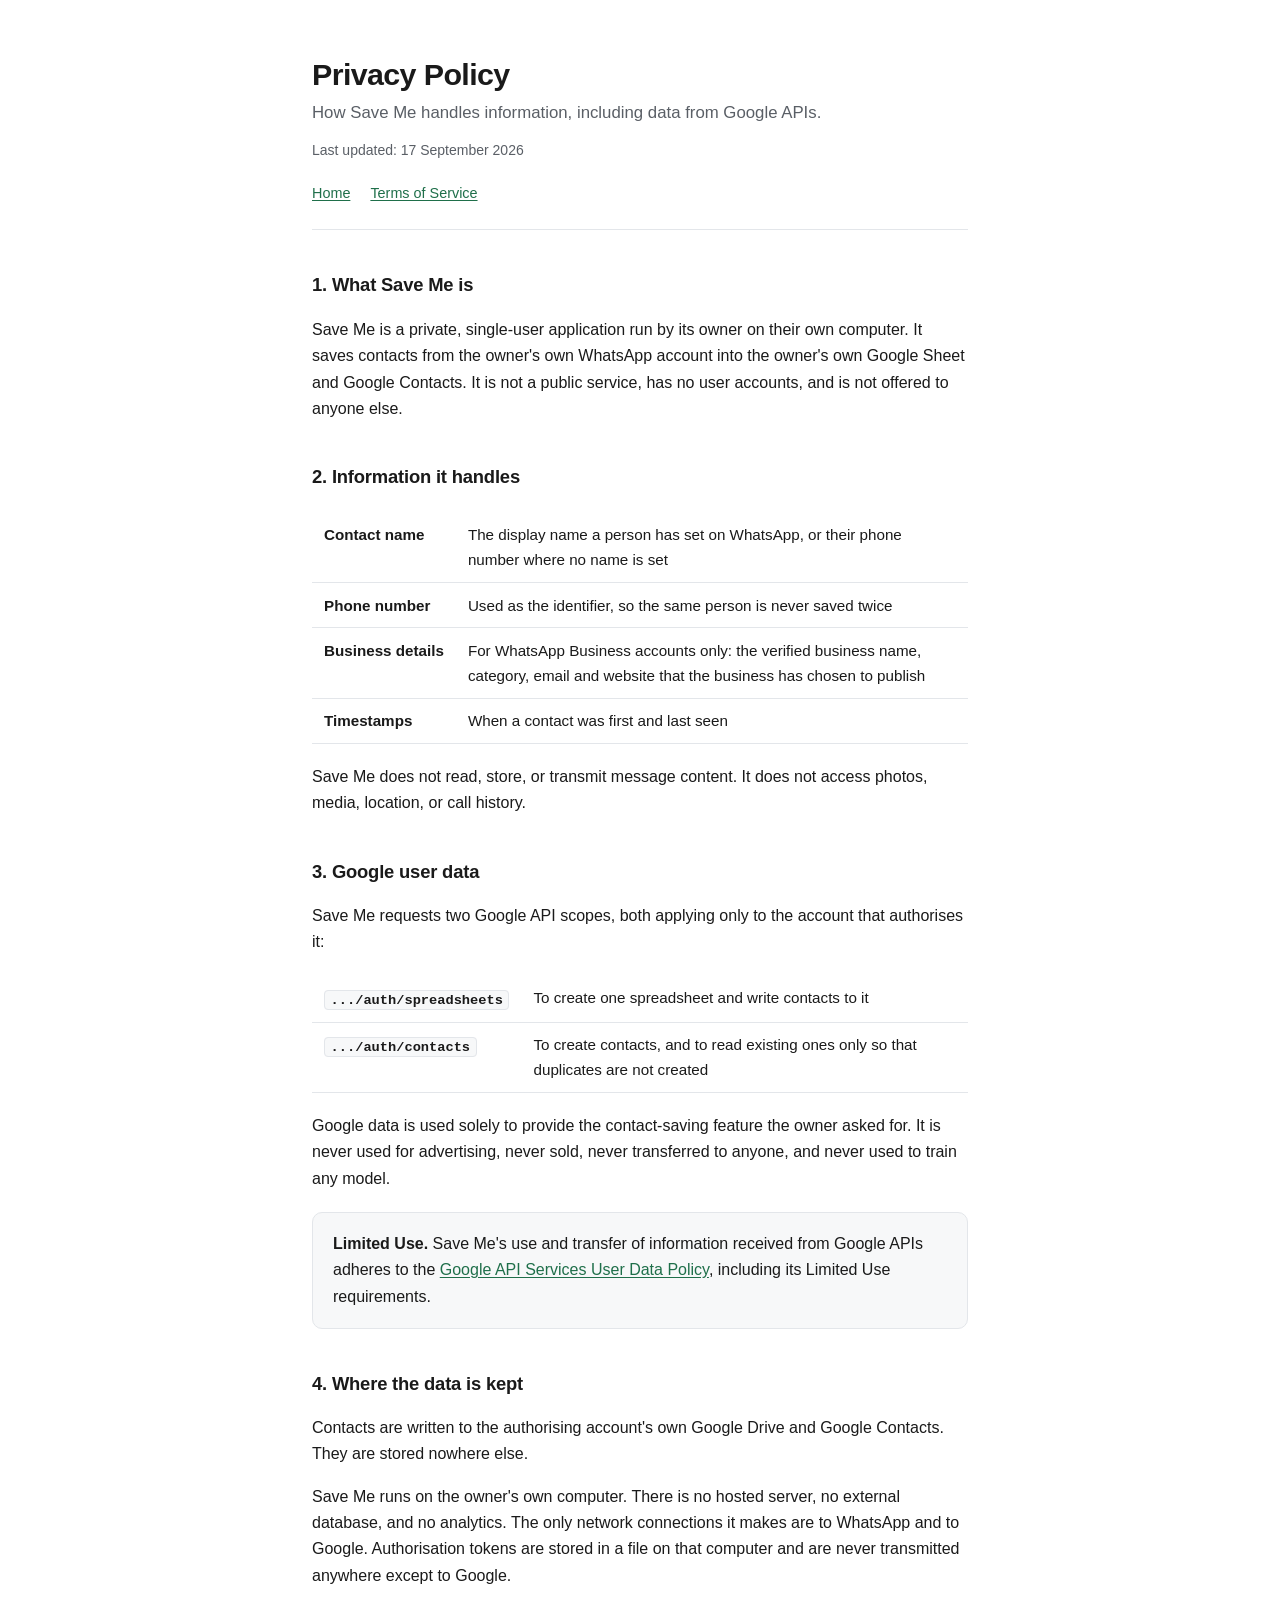
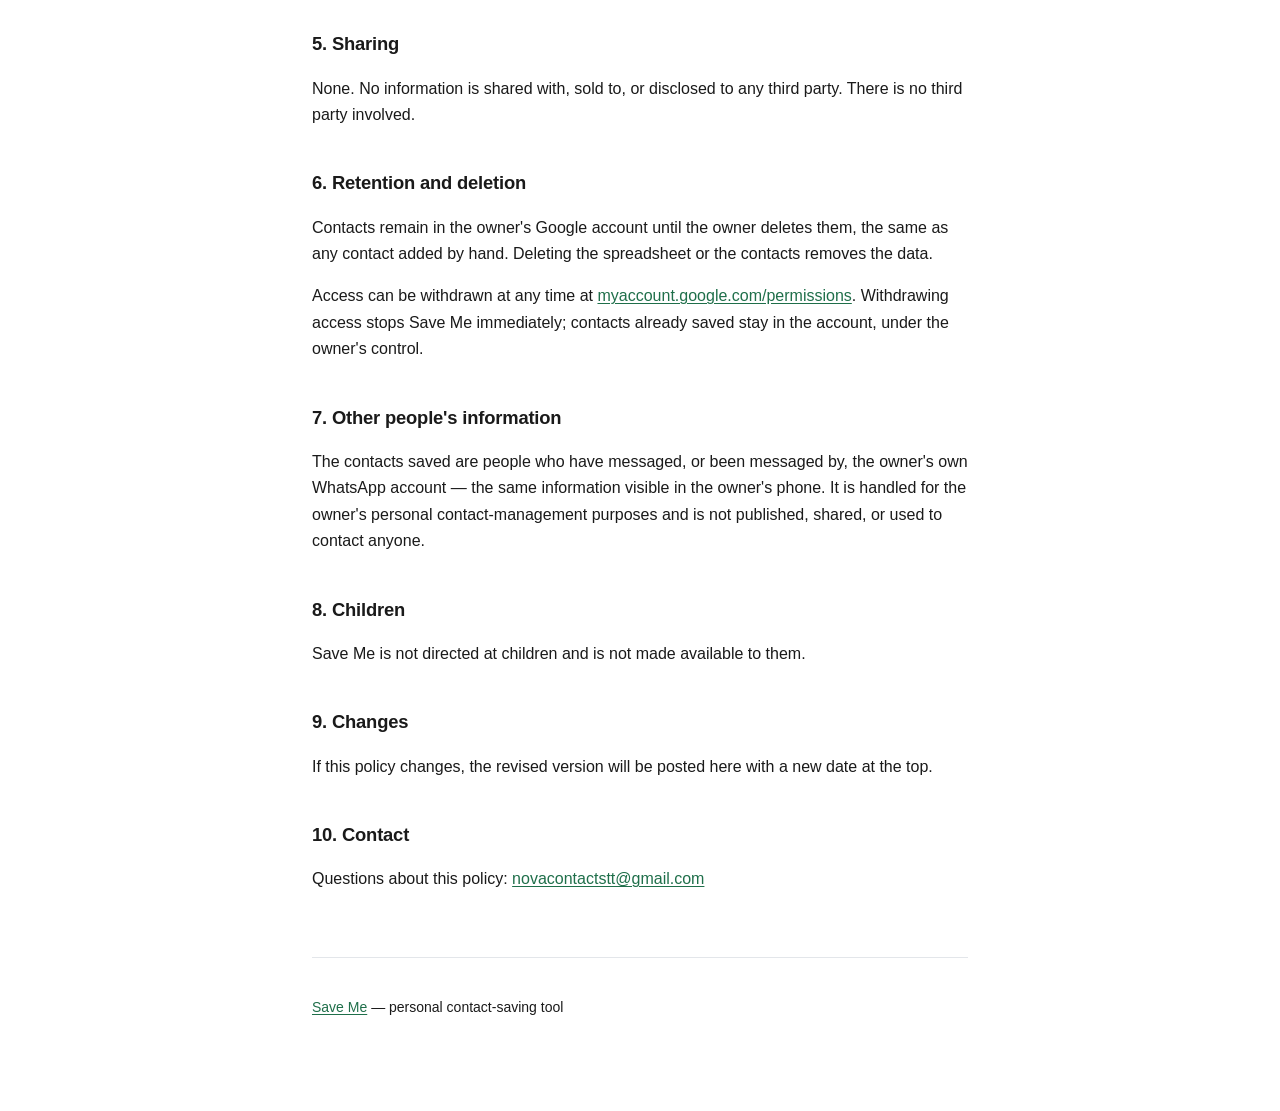
==== privacy.html @ cc0f43d5 "Add files via upload" ====
<!doctype html>
<html lang="en">
<head>
<meta charset="utf-8">
<meta name="viewport" content="width=device-width, initial-scale=1">
<title>Privacy Policy — Save Me</title>
<link rel="stylesheet" href="style.css">
</head>
<body>
<div class="wrap">
  <header>
    <h1>Privacy Policy</h1>
    <p class="lede">How Save Me handles information, including data from Google APIs.</p>
    <p class="updated">Last updated: 17 September 2026</p>
    <nav><a href="index.html">Home</a><a href="terms.html">Terms of Service</a></nav>
  </header>

  <h2>1. What Save Me is</h2>
  <p>Save Me is a private, single-user application run by its owner on their own
  computer. It saves contacts from the owner's own WhatsApp account into the
  owner's own Google Sheet and Google Contacts. It is not a public service, has
  no user accounts, and is not offered to anyone else.</p>

  <h2>2. Information it handles</h2>
  <table>
    <tr><th>Contact name</th><td>The display name a person has set on WhatsApp, or their phone number where no name is set</td></tr>
    <tr><th>Phone number</th><td>Used as the identifier, so the same person is never saved twice</td></tr>
    <tr><th>Business details</th><td>For WhatsApp Business accounts only: the verified business name, category, email and website that the business has chosen to publish</td></tr>
    <tr><th>Timestamps</th><td>When a contact was first and last seen</td></tr>
  </table>
  <p>Save Me does not read, store, or transmit message content. It does not
  access photos, media, location, or call history.</p>

  <h2>3. Google user data</h2>
  <p>Save Me requests two Google API scopes, both applying only to the account
  that authorises it:</p>
  <table>
    <tr><th><code>.../auth/spreadsheets</code></th><td>To create one spreadsheet and write contacts to it</td></tr>
    <tr><th><code>.../auth/contacts</code></th><td>To create contacts, and to read existing ones only so that duplicates are not created</td></tr>
  </table>
  <p>Google data is used solely to provide the contact-saving feature the owner
  asked for. It is never used for advertising, never sold, never transferred to
  anyone, and never used to train any model.</p>

  <div class="card">
    <p><strong>Limited Use.</strong> Save Me's use and transfer of information
    received from Google APIs adheres to the
    <a href="https://developers.google.com/terms/api-services-user-data-policy" rel="noopener">Google API Services User Data Policy</a>,
    including its Limited Use requirements.</p>
  </div>

  <h2>4. Where the data is kept</h2>
  <p>Contacts are written to the authorising account's own Google Drive and
  Google Contacts. They are stored nowhere else.</p>
  <p>Save Me runs on the owner's own computer. There is no hosted server, no
  external database, and no analytics. The only network connections it makes are
  to WhatsApp and to Google. Authorisation tokens are stored in a file on that
  computer and are never transmitted anywhere except to Google.</p>

  <h2>5. Sharing</h2>
  <p>None. No information is shared with, sold to, or disclosed to any third
  party. There is no third party involved.</p>

  <h2>6. Retention and deletion</h2>
  <p>Contacts remain in the owner's Google account until the owner deletes them,
  the same as any contact added by hand. Deleting the spreadsheet or the contacts
  removes the data.</p>
  <p>Access can be withdrawn at any time at
  <a href="https://myaccount.google.com/permissions" rel="noopener">myaccount.google.com/permissions</a>.
  Withdrawing access stops Save Me immediately; contacts already saved stay in
  the account, under the owner's control.</p>

  <h2>7. Other people's information</h2>
  <p>The contacts saved are people who have messaged, or been messaged by, the
  owner's own WhatsApp account — the same information visible in the owner's
  phone. It is handled for the owner's personal contact-management purposes and
  is not published, shared, or used to contact anyone.</p>

  <h2>8. Children</h2>
  <p>Save Me is not directed at children and is not made available to them.</p>

  <h2>9. Changes</h2>
  <p>If this policy changes, the revised version will be posted here with a new
  date at the top.</p>

  <h2>10. Contact</h2>
  <p>Questions about this policy: <a href="mailto:novacontactstt@gmail.com">novacontactstt@gmail.com</a></p>

  <footer><p><a href="index.html">Save Me</a> — personal contact-saving tool</p></footer>
</div>
</body>
</html>
---- style.css ----
:root {
  --bg: #ffffff; --fg: #1a1a1a; --muted: #5a5f66; --line: #e3e6ea;
  --accent: #1f6f4a; --card: #f7f8f9;
}
@media (prefers-color-scheme: dark) {
  :root { --bg: #14161a; --fg: #e9ecef; --muted: #9aa3ad; --line: #2a2f36;
          --accent: #6fce9f; --card: #1b1e24; }
}
* { box-sizing: border-box; }
body {
  margin: 0; background: var(--bg); color: var(--fg);
  font: 16px/1.65 -apple-system, BlinkMacSystemFont, "Segoe UI", Roboto, Helvetica, Arial, sans-serif;
  -webkit-font-smoothing: antialiased;
}
.wrap { max-width: 44rem; margin: 0 auto; padding: 3.5rem 1.5rem 5rem; }
header { border-bottom: 1px solid var(--line); padding-bottom: 1.5rem; margin-bottom: 2.5rem; }
h1 { font-size: 1.9rem; line-height: 1.2; margin: 0 0 .4rem; letter-spacing: -.02em; }
h2 { font-size: 1.15rem; margin: 2.5rem 0 .75rem; letter-spacing: -.01em; }
h3 { font-size: 1rem; margin: 1.75rem 0 .5rem; }
p, li { color: var(--fg); }
.lede { color: var(--muted); font-size: 1.05rem; margin: 0; }
.updated { color: var(--muted); font-size: .875rem; margin-top: .75rem; }
a { color: var(--accent); text-underline-offset: 2px; }
nav { margin-top: 1.25rem; display: flex; gap: 1.25rem; flex-wrap: wrap; font-size: .9rem; }
ul { padding-left: 1.25rem; }
li { margin: .35rem 0; }
.card {
  background: var(--card); border: 1px solid var(--line);
  border-radius: 10px; padding: 1.1rem 1.25rem; margin: 1.25rem 0;
}
.card p:first-child { margin-top: 0; }
.card p:last-child { margin-bottom: 0; }
table { width: 100%; border-collapse: collapse; margin: 1.25rem 0; font-size: .95rem; display: block; overflow-x: auto; }
th, td { text-align: left; padding: .6rem .75rem; border-bottom: 1px solid var(--line); vertical-align: top; }
th { font-weight: 600; white-space: nowrap; }
code { background: var(--card); border: 1px solid var(--line); border-radius: 4px; padding: .1rem .35rem; font-size: .9em; }
footer { margin-top: 4rem; padding-top: 1.5rem; border-top: 1px solid var(--line); color: var(--muted); font-size: .875rem; }
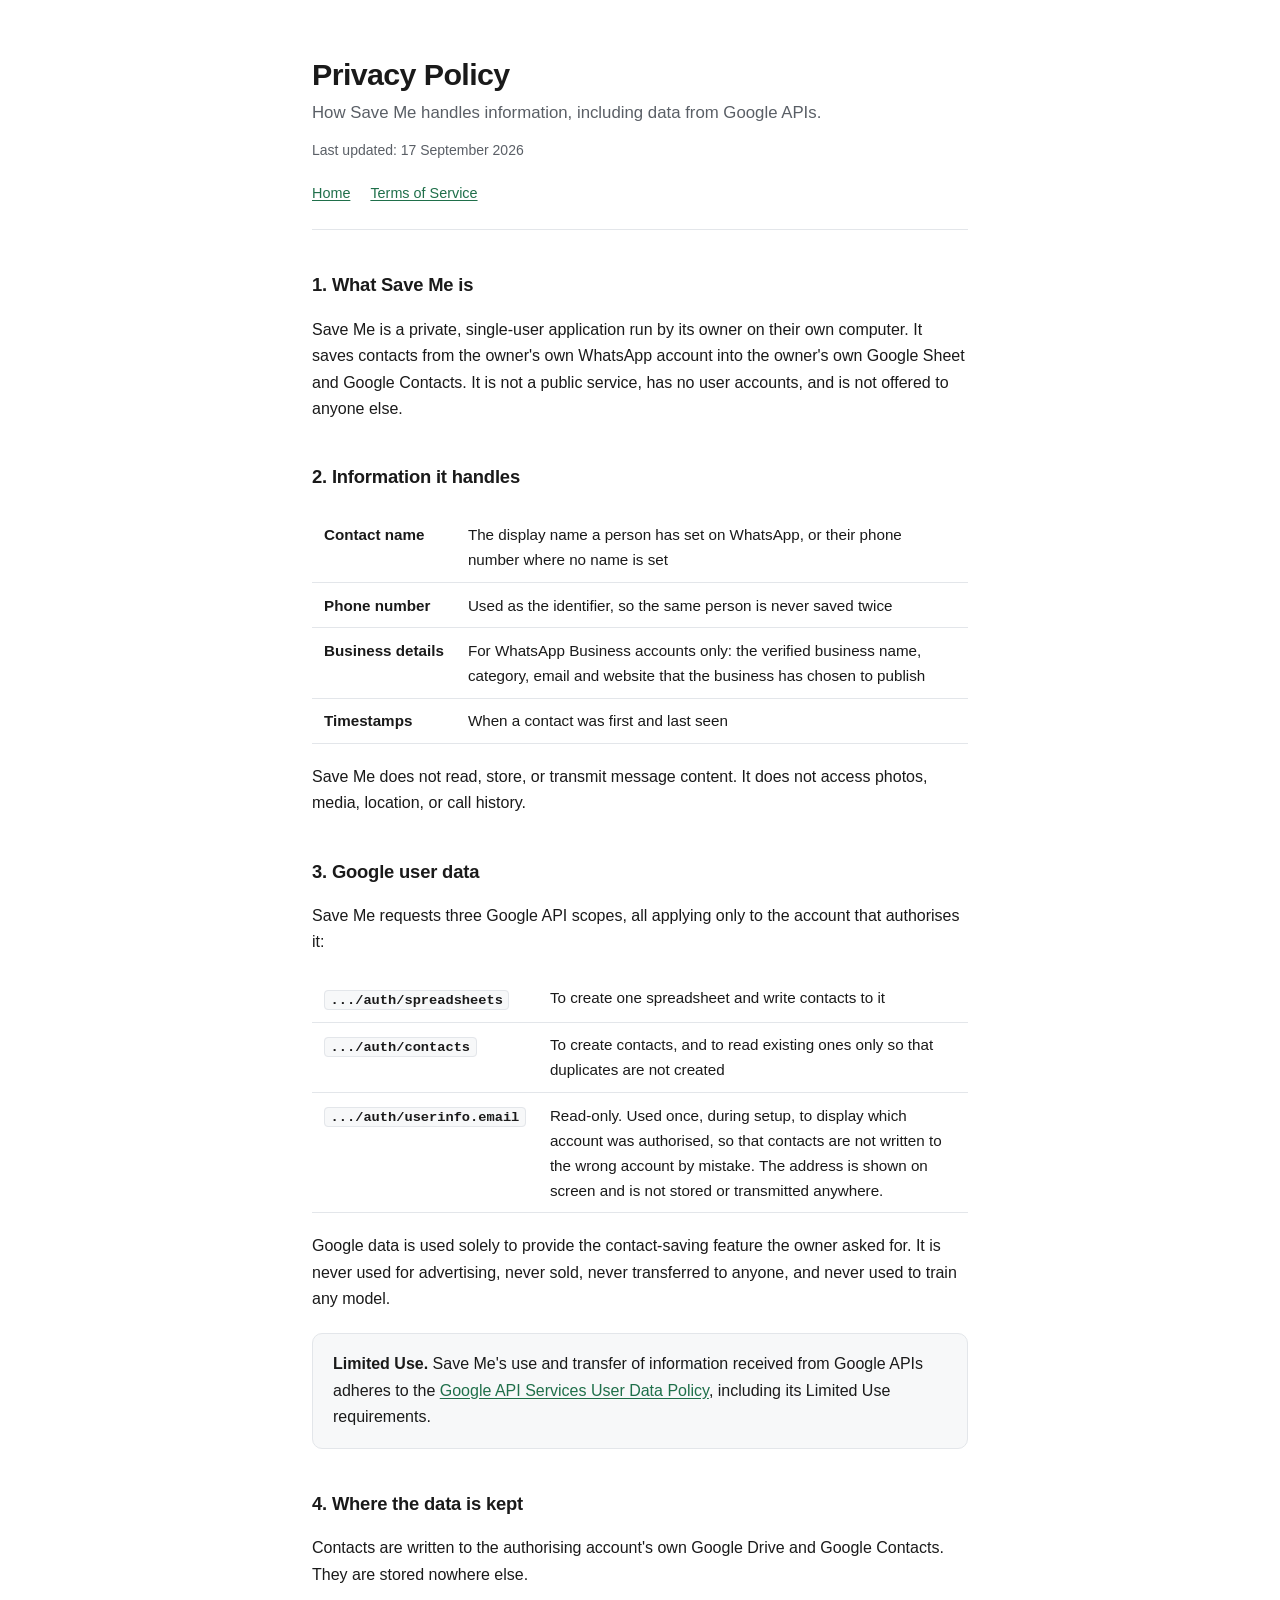
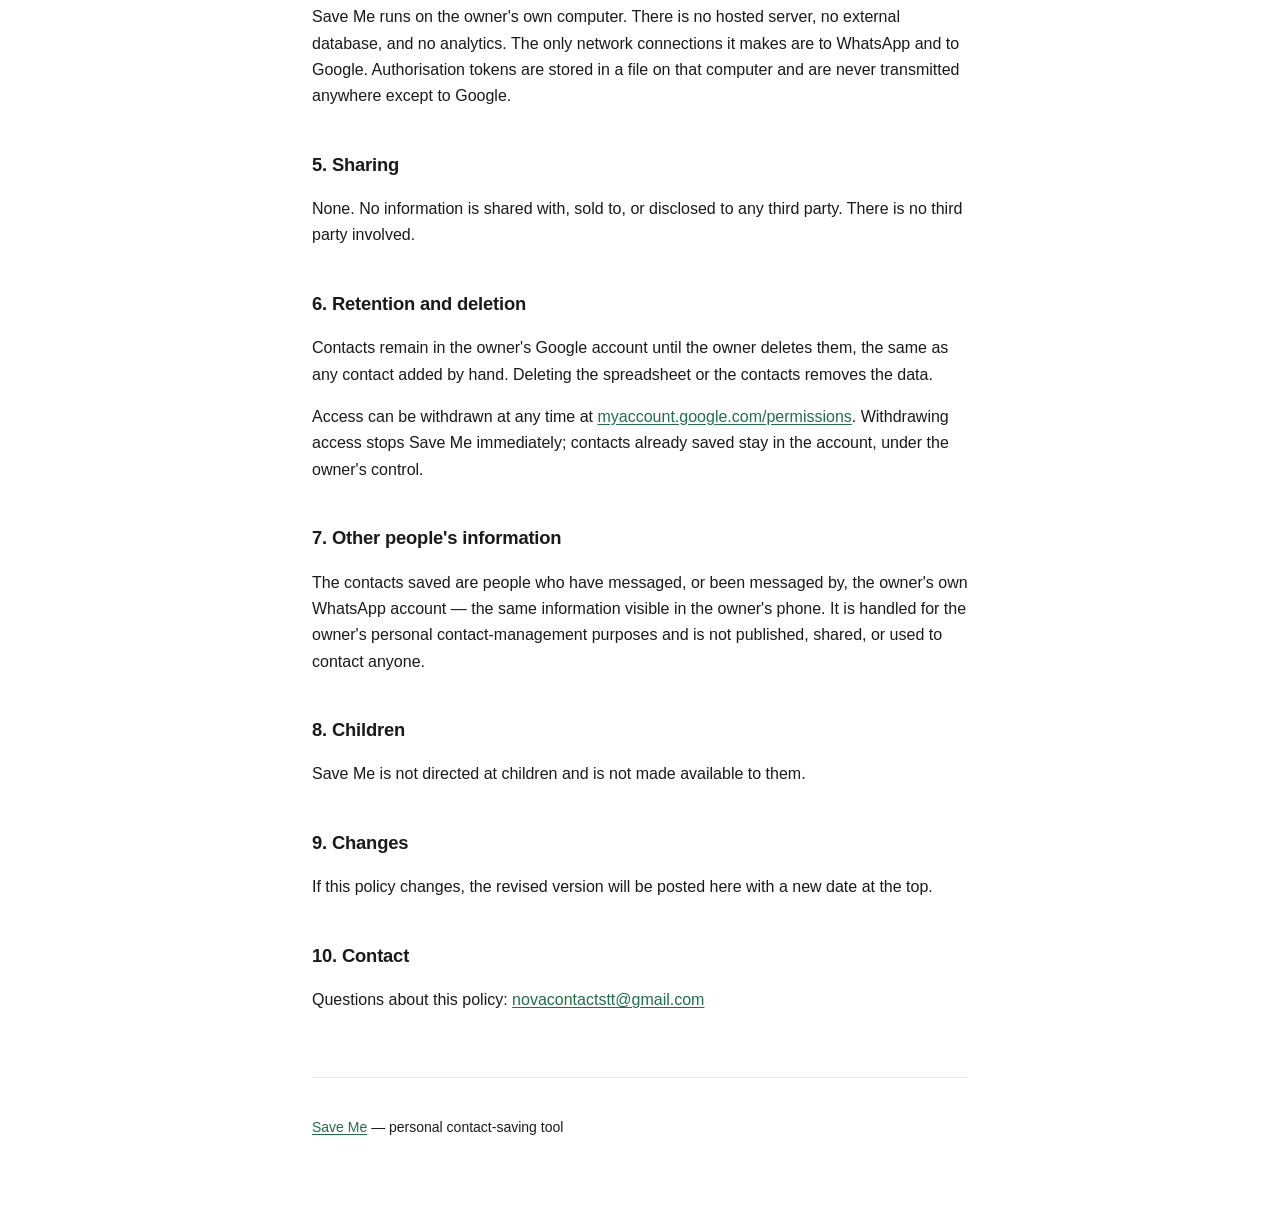
==== commit edf84d6c: "Add files via upload" ====
--- a/privacy.html
+++ b/privacy.html
@@ -32,11 +32,12 @@
   access photos, media, location, or call history.</p>
 
   <h2>3. Google user data</h2>
-  <p>Save Me requests two Google API scopes, both applying only to the account
+  <p>Save Me requests three Google API scopes, all applying only to the account
   that authorises it:</p>
   <table>
     <tr><th><code>.../auth/spreadsheets</code></th><td>To create one spreadsheet and write contacts to it</td></tr>
     <tr><th><code>.../auth/contacts</code></th><td>To create contacts, and to read existing ones only so that duplicates are not created</td></tr>
+    <tr><th><code>.../auth/userinfo.email</code></th><td>Read-only. Used once, during setup, to display which account was authorised, so that contacts are not written to the wrong account by mistake. The address is shown on screen and is not stored or transmitted anywhere.</td></tr>
   </table>
   <p>Google data is used solely to provide the contact-saving feature the owner
   asked for. It is never used for advertising, never sold, never transferred to
